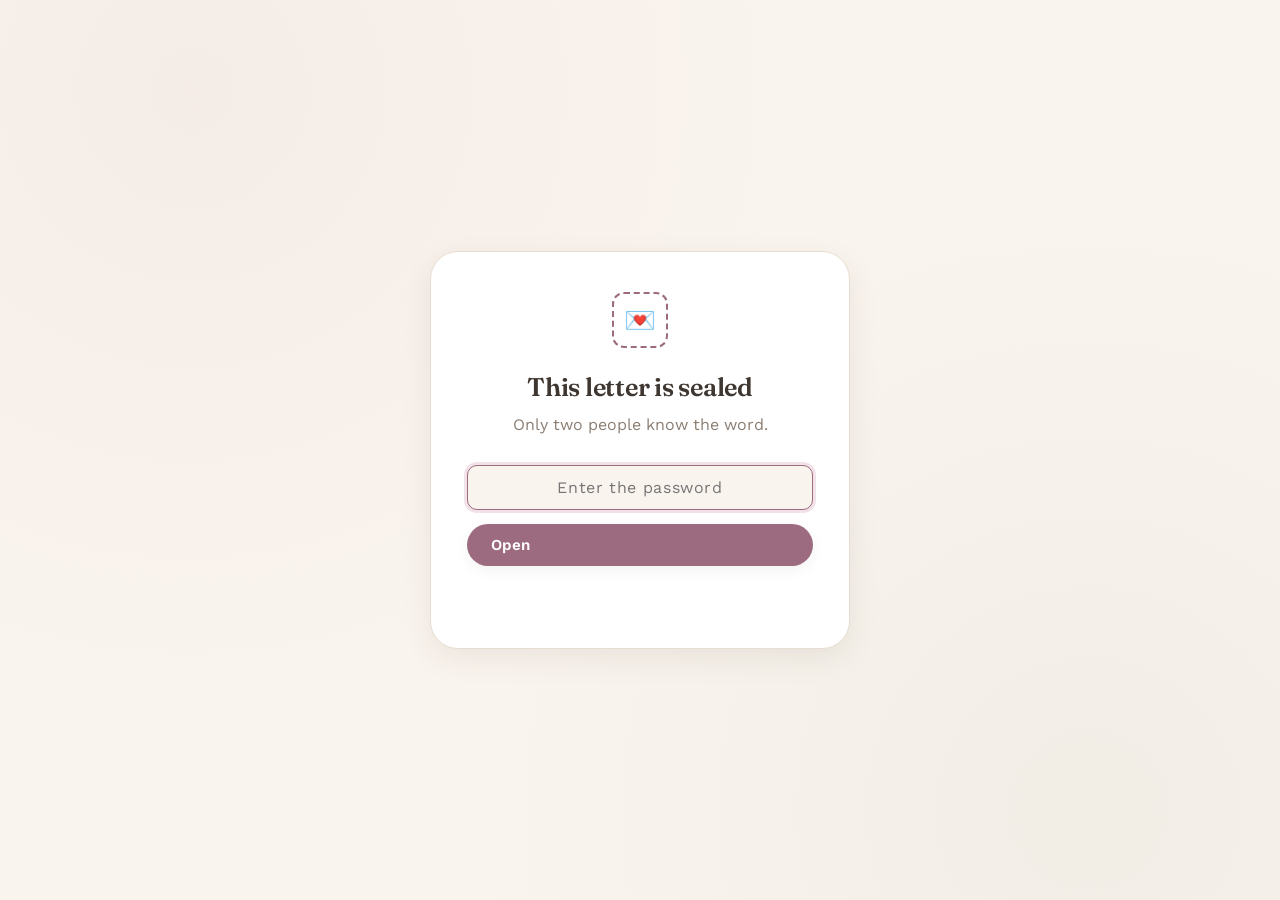
==== calendar.html @ 2e27fba0 "fix nested folder structure" ====
<!DOCTYPE html>
<html lang="en">
<head>
<meta charset="UTF-8" />
<meta name="viewport" content="width=device-width, initial-scale=1" />
<meta name="robots" content="noindex, nofollow" />
<title>us. — calendar</title>
<link rel="preconnect" href="https://fonts.googleapis.com" />
<link rel="preconnect" href="https://fonts.gstatic.com" crossorigin />
<link href="https://fonts.googleapis.com/css2?family=Fraunces:wght@500;600;700&family=Work+Sans:wght@400;500;600&display=swap" rel="stylesheet" />
<link rel="stylesheet" href="css/style.css" />
<style>
  .cal-header {
    display: flex;
    align-items: center;
    justify-content: space-between;
    margin-bottom: 22px;
  }
  .cal-header h2 {
    font-size: 1.5rem;
    min-width: 200px;
    text-align: center;
  }
  .weekdays,
  .days-grid {
    display: grid;
    grid-template-columns: repeat(7, 1fr);
    gap: 8px;
  }
  .weekdays {
    margin-bottom: 8px;
  }
  .weekdays span {
    text-align: center;
    font-size: 0.78rem;
    color: var(--ink-soft);
    font-weight: 600;
  }
  .day-box {
    aspect-ratio: 1 / 1;
    min-height: 64px;
    border-radius: var(--radius-sm);
    border: 1px solid var(--line);
    background: var(--paper);
    padding: 6px 8px;
    cursor: pointer;
    display: flex;
    flex-direction: column;
    gap: 4px;
    text-align: left;
    transition: transform 0.12s ease, box-shadow 0.12s ease;
    overflow: hidden;
  }
  .day-box:hover {
    transform: translateY(-2px);
    box-shadow: var(--shadow-soft);
  }
  .day-box .num {
    font-weight: 600;
    font-size: 0.85rem;
  }
  .day-box .evt {
    font-size: 0.7rem;
    color: var(--ink);
    line-height: 1.25;
    overflow: hidden;
    display: -webkit-box;
    -webkit-line-clamp: 3;
    -webkit-box-orient: vertical;
  }
  .day-box.empty {
    visibility: hidden;
    pointer-events: none;
  }
  .day-box.past {
    background: var(--gray-past);
    color: var(--ink-soft);
    border-color: var(--gray-past);
  }
  .day-box.today {
    background: var(--dim-yellow);
    border-color: var(--dim-yellow);
  }
  .day-box.future {
    background: var(--paper);
  }

  /* modal */
  .modal-overlay {
    position: fixed;
    inset: 0;
    background: rgba(62, 54, 48, 0.35);
    display: none;
    align-items: center;
    justify-content: center;
    padding: 20px;
    z-index: 10;
  }
  .modal-overlay.open {
    display: flex;
  }
  .modal {
    background: var(--paper);
    border-radius: var(--radius-md);
    padding: 26px;
    width: 100%;
    max-width: 360px;
    box-shadow: var(--shadow);
  }
  .modal h3 {
    font-size: 1.1rem;
    margin-bottom: 4px;
  }
  .modal textarea {
    width: 100%;
    min-height: 90px;
    margin-top: 14px;
    padding: 12px 14px;
    border-radius: var(--radius-sm);
    border: 1px solid var(--line);
    background: var(--cream);
    font-family: inherit;
    font-size: 0.95rem;
    resize: vertical;
  }
  .modal .row {
    margin-top: 16px;
    justify-content: flex-end;
  }
</style>
</head>
<body>
  <div class="page">
    <div class="topbar">
      <span class="brand">us.</span>
      <div class="row" style="gap: 16px;">
        <span class="muted" id="sync-status">connecting…</span>
        <a class="nav-link" href="home.html">← home</a>
      </div>
    </div>

    <div class="card">
      <div class="cal-header">
        <button class="btn ghost" id="prev-month">‹ prev</button>
        <h2 id="month-label"></h2>
        <button class="btn ghost" id="next-month">next ›</button>
      </div>

      <div class="weekdays">
        <span>Mon</span><span>Tue</span><span>Wed</span><span>Thu</span><span>Fri</span><span>Sat</span><span>Sun</span>
      </div>
      <div class="days-grid" id="days-grid"></div>
    </div>
  </div>

  <div class="modal-overlay" id="modal-overlay">
    <div class="modal">
      <h3 id="modal-date"></h3>
      <p class="muted">Add a plan, a memory, or a reminder for this day.</p>
      <textarea id="modal-textarea" placeholder="e.g. Flight lands at 6pm ✈️"></textarea>
      <div class="row">
        <button class="btn ghost" id="modal-clear">Clear</button>
        <button class="btn secondary" id="modal-cancel">Cancel</button>
        <button class="btn" id="modal-save">Save</button>
      </div>
    </div>
  </div>

  <script src="js/guard.js"></script>
  <script type="module" src="js/calendar.js"></script>
</body>
</html>
---- css/style.css ----
/* =========================================================
   "us." — a private space for two
   Shared design tokens + base styles
   ========================================================= */

:root {
  --cream: #faf4ee;
  --paper: #ffffff;
  --ink: #3e3630;
  --ink-soft: #8a7d72;
  --line: #e8ddd0;

  --plum: #9c6b80;
  --plum-dark: #7e526a;
  --plum-pale: #f1e2e7;

  --sage: #7f9a7c;
  --sage-pale: #e5ede2;

  --dim-red: #c08787;
  --dim-red-pale: #f3e3e1;

  --dim-yellow: #e7c978;
  --gray-past: #ddd6cb;

  --shadow: 0 10px 30px rgba(62, 45, 40, 0.08);
  --shadow-soft: 0 4px 14px rgba(62, 45, 40, 0.06);

  --radius-lg: 28px;
  --radius-md: 16px;
  --radius-sm: 10px;
}

* {
  box-sizing: border-box;
}

@media (prefers-reduced-motion: reduce) {
  * {
    animation-duration: 0.001ms !important;
    transition-duration: 0.001ms !important;
  }
}

html,
body {
  height: 100%;
}

body {
  margin: 0;
  font-family: "Work Sans", -apple-system, BlinkMacSystemFont, sans-serif;
  color: var(--ink);
  background: var(--cream);
  background-image: radial-gradient(circle at 15% 10%, rgba(156, 107, 128, 0.06), transparent 45%),
    radial-gradient(circle at 85% 90%, rgba(127, 154, 124, 0.07), transparent 45%);
  background-attachment: fixed;
  min-height: 100vh;
  line-height: 1.5;
}

h1,
h2,
h3 {
  font-family: "Fraunces", Georgia, serif;
  font-weight: 600;
  margin: 0 0 0.4em;
  letter-spacing: -0.01em;
}

p {
  margin: 0 0 1em;
  color: var(--ink-soft);
}

a {
  color: var(--plum-dark);
}

button,
input {
  font-family: inherit;
}

/* ---------- layout shell ---------- */

.page {
  min-height: 100vh;
  display: flex;
  flex-direction: column;
  align-items: center;
  padding: 32px 20px 60px;
}

.topbar {
  width: 100%;
  max-width: 880px;
  display: flex;
  align-items: center;
  justify-content: space-between;
  margin-bottom: 28px;
}

.brand {
  font-family: "Fraunces", serif;
  font-size: 1.3rem;
  font-weight: 600;
  color: var(--plum-dark);
  text-decoration: none;
}

.brand::after {
  content: "";
}

.nav-link {
  font-size: 0.95rem;
  color: var(--ink-soft);
  text-decoration: none;
  border-bottom: 1px solid transparent;
  transition: border-color 0.15s ease, color 0.15s ease;
}

.nav-link:hover {
  color: var(--plum-dark);
  border-color: var(--plum);
}

/* ---------- card ---------- */

.card {
  width: 100%;
  max-width: 880px;
  background: var(--paper);
  border-radius: var(--radius-lg);
  box-shadow: var(--shadow);
  padding: 40px;
  border: 1px solid var(--line);
}

@media (max-width: 600px) {
  .card {
    padding: 24px;
    border-radius: var(--radius-md);
  }
}

/* ---------- buttons ---------- */

.btn {
  display: inline-flex;
  align-items: center;
  gap: 8px;
  border: none;
  border-radius: 999px;
  padding: 12px 24px;
  font-size: 0.95rem;
  font-weight: 600;
  cursor: pointer;
  transition: transform 0.12s ease, box-shadow 0.12s ease, background 0.15s ease;
  background: var(--plum);
  color: #fff;
  box-shadow: var(--shadow-soft);
}

.btn:hover {
  background: var(--plum-dark);
  transform: translateY(-1px);
}

.btn:active {
  transform: translateY(0);
}

.btn.secondary {
  background: var(--paper);
  color: var(--plum-dark);
  border: 1px solid var(--line);
  box-shadow: none;
}

.btn.secondary:hover {
  background: var(--plum-pale);
}

.btn.ghost {
  background: transparent;
  color: var(--ink-soft);
  box-shadow: none;
  padding: 8px 14px;
}

.btn.ghost:hover {
  background: var(--gray-past);
  color: var(--ink);
}

input[type="text"],
input[type="password"],
input[type="date"] {
  font-size: 1rem;
  padding: 12px 16px;
  border-radius: var(--radius-sm);
  border: 1px solid var(--line);
  background: var(--cream);
  color: var(--ink);
  outline: none;
  transition: border-color 0.15s ease, box-shadow 0.15s ease;
}

input[type="text"]:focus,
input[type="password"]:focus,
input[type="date"]:focus {
  border-color: var(--plum);
  box-shadow: 0 0 0 3px var(--plum-pale);
}

/* ---------- destination buttons (home page) ---------- */

.destinations {
  display: grid;
  grid-template-columns: 1fr 1fr;
  gap: 18px;
  margin-top: 32px;
}

@media (max-width: 560px) {
  .destinations {
    grid-template-columns: 1fr;
  }
}

.destination {
  display: flex;
  flex-direction: column;
  align-items: flex-start;
  gap: 6px;
  text-decoration: none;
  color: var(--ink);
  background: var(--cream);
  border: 1px solid var(--line);
  border-radius: var(--radius-md);
  padding: 22px 24px;
  transition: transform 0.15s ease, box-shadow 0.15s ease, border-color 0.15s ease;
}

.destination:hover {
  transform: translateY(-2px);
  box-shadow: var(--shadow-soft);
  border-color: var(--plum);
}

.destination .label {
  font-family: "Fraunces", serif;
  font-size: 1.25rem;
  font-weight: 600;
}

.destination .hint {
  font-size: 0.88rem;
  color: var(--ink-soft);
}

/* ---------- utility ---------- */

.center {
  text-align: center;
}

.stack {
  display: flex;
  flex-direction: column;
  gap: 14px;
}

.row {
  display: flex;
  align-items: center;
  gap: 10px;
  flex-wrap: wrap;
}

.muted {
  color: var(--ink-soft);
  font-size: 0.9rem;
}
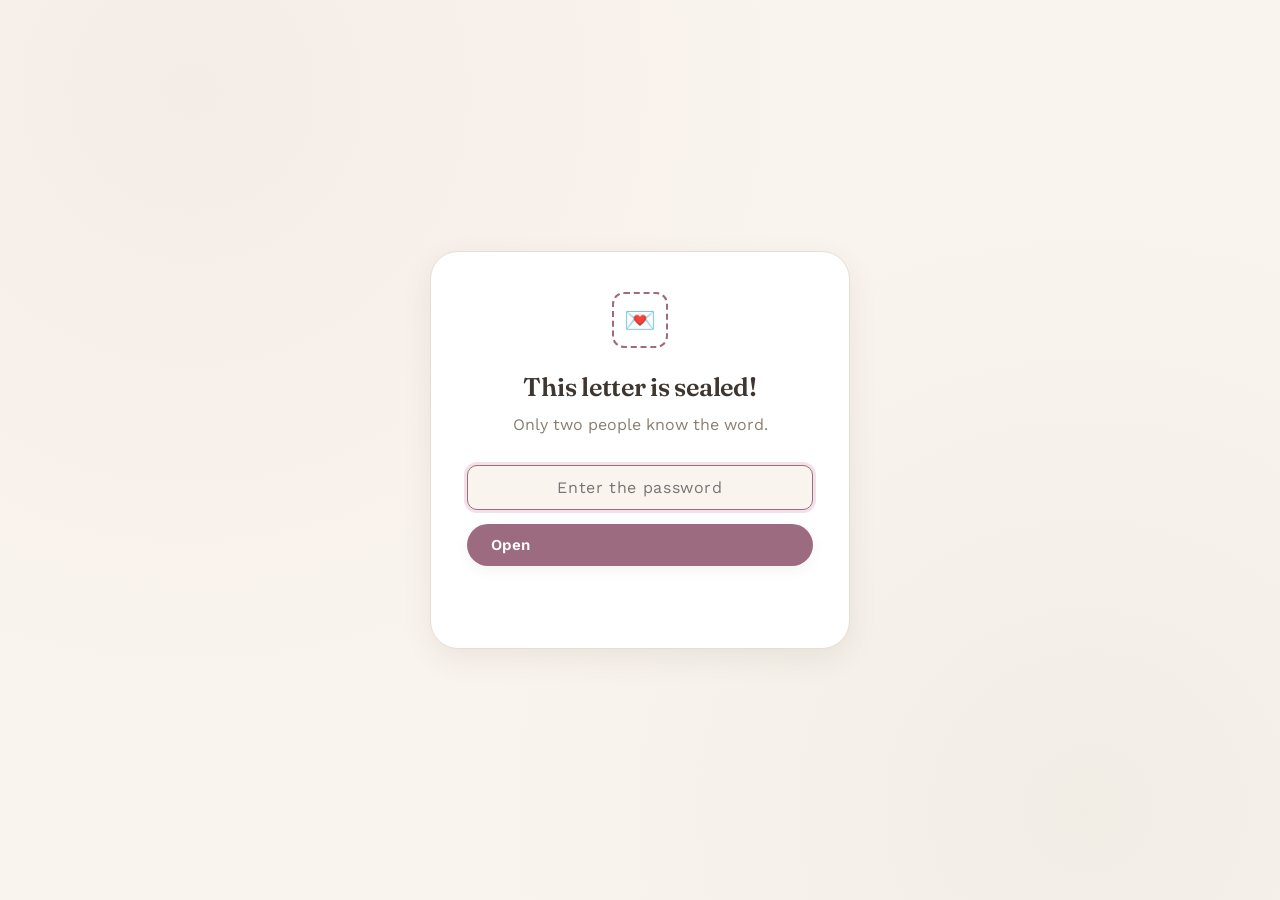
==== commit 3c0063e4: "Optimization" ====
--- a/calendar.html
+++ b/calendar.html
@@ -4,7 +4,7 @@
 <meta charset="UTF-8" />
 <meta name="viewport" content="width=device-width, initial-scale=1" />
 <meta name="robots" content="noindex, nofollow" />
-<title>us. — calendar</title>
+<title>Anna & Matteo's Website — Calendar</title>
 <link rel="preconnect" href="https://fonts.googleapis.com" />
 <link rel="preconnect" href="https://fonts.gstatic.com" crossorigin />
 <link href="https://fonts.googleapis.com/css2?family=Fraunces:wght@500;600;700&family=Work+Sans:wght@400;500;600&display=swap" rel="stylesheet" />
@@ -14,17 +14,29 @@
     display: flex;
     align-items: center;
     justify-content: space-between;
+    gap: 8px;
     margin-bottom: 22px;
   }
   .cal-header h2 {
-    font-size: 1.5rem;
-    min-width: 200px;
+    font-size: clamp(1.05rem, 4.5vw, 1.5rem);
+    flex: 1;
+    min-width: 0;
+    margin: 0;
     text-align: center;
+    white-space: nowrap;
+    overflow: hidden;
+    text-overflow: ellipsis;
+  }
+  .cal-header .btn.ghost {
+    flex-shrink: 0;
+    padding: 8px 12px;
+    font-size: 0.85rem;
+    white-space: nowrap;
   }
   .weekdays,
   .days-grid {
     display: grid;
-    grid-template-columns: repeat(7, 1fr);
+    grid-template-columns: repeat(7, minmax(0, 1fr));
     gap: 8px;
   }
   .weekdays {
@@ -39,6 +51,8 @@
   .day-box {
     aspect-ratio: 1 / 1;
     min-height: 64px;
+    min-width: 0;
+    width: 100%;
     border-radius: var(--radius-sm);
     border: 1px solid var(--line);
     background: var(--paper);
@@ -71,6 +85,33 @@
   .day-box.empty {
     visibility: hidden;
     pointer-events: none;
+  }
+
+  @media (max-width: 480px) {
+    .weekdays,
+    .days-grid {
+      gap: 4px;
+    }
+    .day-box {
+      min-height: 44px;
+      padding: 4px 5px;
+      gap: 2px;
+    }
+    .day-box .num {
+      font-size: 0.72rem;
+    }
+    .day-box .evt {
+      font-size: 0.58rem;
+      line-height: 1.15;
+      -webkit-line-clamp: 2;
+    }
+    .weekdays span {
+      font-size: 0.62rem;
+    }
+    .cal-header .btn.ghost {
+      padding: 8px 9px;
+      font-size: 0.78rem;
+    }
   }
   .day-box.past {
     background: var(--gray-past);
@@ -127,15 +168,69 @@
     margin-top: 16px;
     justify-content: flex-end;
   }
+
+  .event-list {
+    display: flex;
+    flex-direction: column;
+    gap: 8px;
+    margin-top: 16px;
+    max-height: 220px;
+    overflow-y: auto;
+    padding-right: 2px;
+  }
+  .event-item {
+    display: flex;
+    align-items: flex-start;
+    justify-content: space-between;
+    gap: 8px;
+    background: var(--cream);
+    border: 1px solid var(--line);
+    border-left: 3px solid var(--plum);
+    border-radius: var(--radius-sm);
+    padding: 9px 10px 9px 12px;
+    font-size: 0.88rem;
+    line-height: 1.4;
+  }
+  .event-item .text {
+    word-break: break-word;
+  }
+  .event-empty {
+    color: var(--ink-soft);
+    font-size: 0.86rem;
+    padding: 4px 2px 2px;
+  }
+  .add-event-row {
+    display: flex;
+    gap: 8px;
+    margin-top: 16px;
+  }
+  .add-event-row input {
+    flex: 1;
+  }
+  .delete-btn {
+    background: none;
+    border: none;
+    color: var(--ink-soft);
+    font-size: 1rem;
+    cursor: pointer;
+    padding: 0 4px;
+    border-radius: 6px;
+    line-height: 1.4;
+    flex-shrink: 0;
+  }
+  .delete-btn:hover {
+    background: rgba(0, 0, 0, 0.06);
+    color: var(--ink);
+  }
 </style>
 </head>
 <body>
   <div class="page">
     <div class="topbar">
-      <span class="brand">us.</span>
+      <span class="brand">Anna & Matteo's Website</span>
       <div class="row" style="gap: 16px;">
         <span class="muted" id="sync-status">connecting…</span>
-        <a class="nav-link" href="home.html">← home</a>
+        <a class="nav-link" href="home.html">← Home</a>
       </div>
     </div>
 
@@ -156,12 +251,17 @@
   <div class="modal-overlay" id="modal-overlay">
     <div class="modal">
       <h3 id="modal-date"></h3>
-      <p class="muted">Add a plan, a memory, or a reminder for this day.</p>
-      <textarea id="modal-textarea" placeholder="e.g. Flight lands at 6pm ✈️"></textarea>
+      <p class="muted">Plans for this day.</p>
+
+      <div class="event-list" id="event-list"></div>
+
+      <form class="add-event-row" id="add-event-form">
+        <input type="text" id="add-event-input" placeholder="Add an event…" autocomplete="off" />
+        <button type="submit" class="btn">Add</button>
+      </form>
+
       <div class="row">
-        <button class="btn ghost" id="modal-clear">Clear</button>
-        <button class="btn secondary" id="modal-cancel">Cancel</button>
-        <button class="btn" id="modal-save">Save</button>
+        <button class="btn secondary" id="modal-close" type="button">Close</button>
       </div>
     </div>
   </div>
--- a/css/style.css
+++ b/css/style.css
@@ -57,6 +57,7 @@
   background-attachment: fixed;
   min-height: 100vh;
   line-height: 1.5;
+  overflow-x: hidden;
 }
 
 h1,
@@ -92,18 +93,26 @@
   padding: 32px 20px 60px;
 }
 
+@media (max-width: 480px) {
+  .page {
+    padding: 22px 12px 44px;
+  }
+}
+
 .topbar {
   width: 100%;
   max-width: 880px;
   display: flex;
   align-items: center;
   justify-content: space-between;
+  flex-wrap: wrap;
+  row-gap: 8px;
   margin-bottom: 28px;
 }
 
 .brand {
   font-family: "Fraunces", serif;
-  font-size: 1.3rem;
+  font-size: clamp(1.02rem, 4.2vw, 1.3rem);
   font-weight: 600;
   color: var(--plum-dark);
   text-decoration: none;
